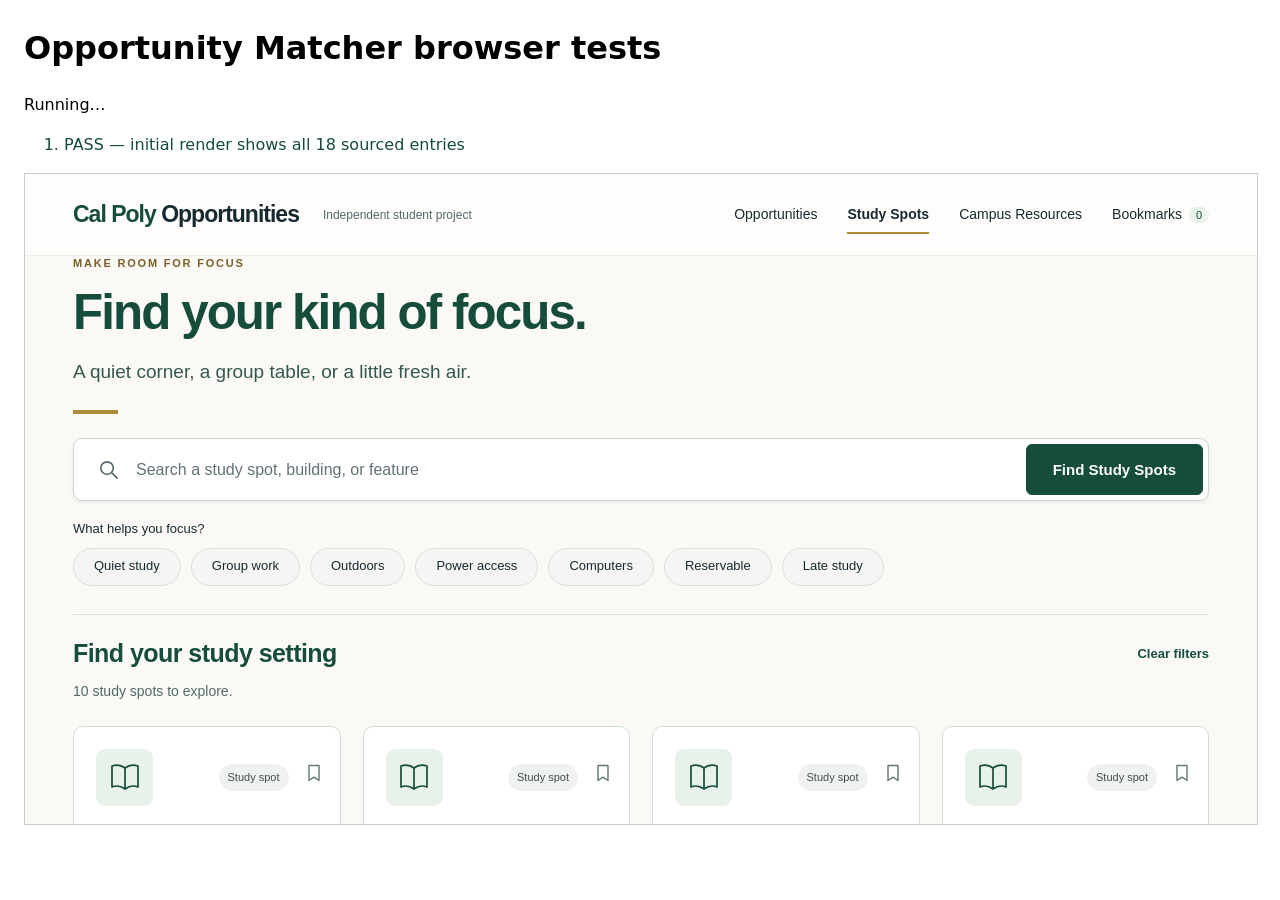
==== tests/browser.html @ 698bd2c6 "feat: add bug report form and campus FAQ" ====
<!doctype html>
<html lang="en"><meta charset="utf-8"><title>Opportunity Matcher browser tests</title>
<style>body{font:16px/1.5 system-ui;margin:24px}iframe{width:100%;height:650px;border:1px solid #ccc}li{margin:8px 0}.pass{color:#154c3b}.fail{color:#a00}</style>
<h1>Opportunity Matcher browser tests</h1><p id="summary">Running…</p><ol id="checks"></ol><iframe id="app" title="App under test"></iframe>
<script src="browser-tests.js?v=20260913-3"></script>
</html>
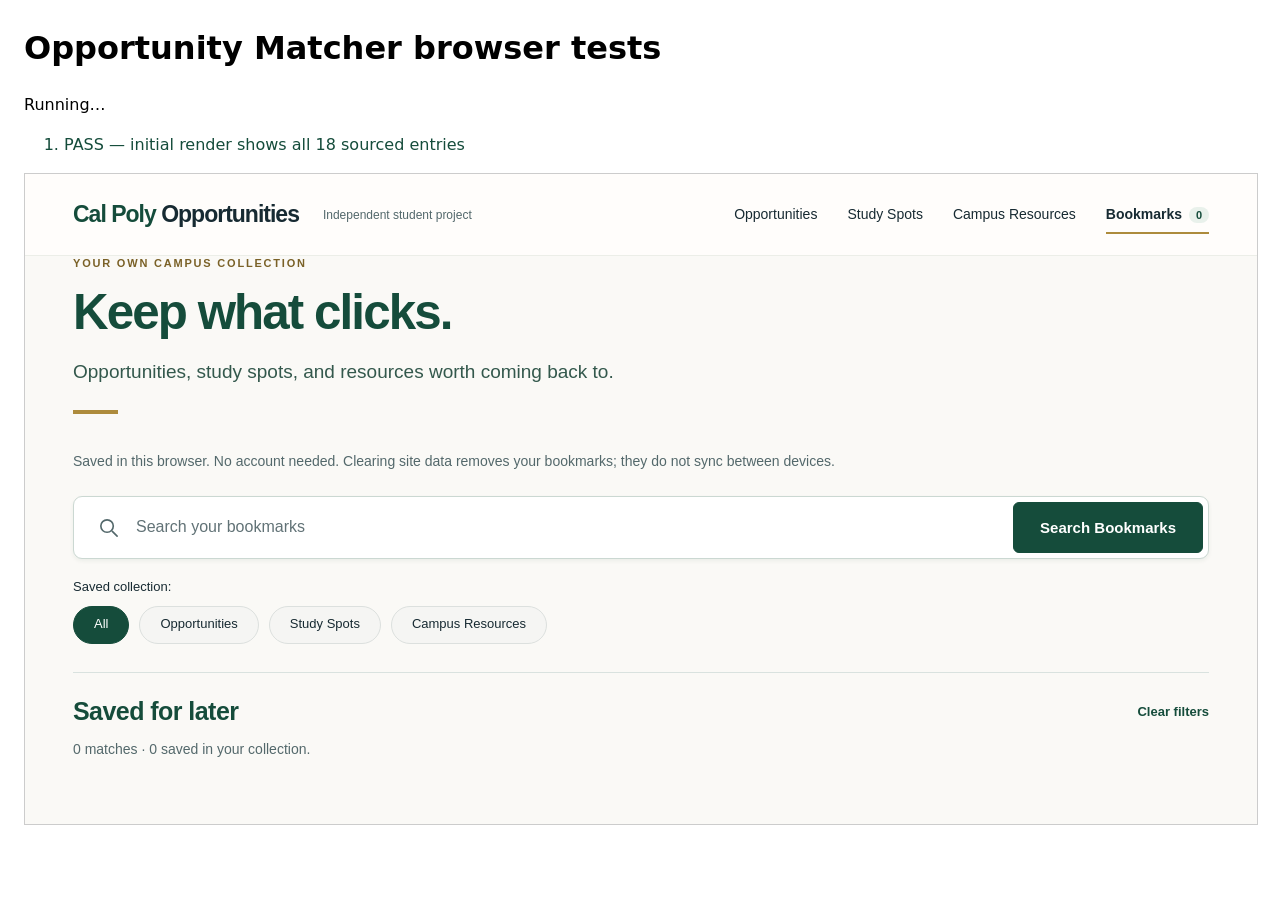
==== commit 21dc5648: "fix: preserve website origin for bug report delivery" ====
--- a/tests/browser.html
+++ b/tests/browser.html
@@ -2,5 +2,5 @@
 <html lang="en"><meta charset="utf-8"><title>Opportunity Matcher browser tests</title>
 <style>body{font:16px/1.5 system-ui;margin:24px}iframe{width:100%;height:650px;border:1px solid #ccc}li{margin:8px 0}.pass{color:#154c3b}.fail{color:#a00}</style>
 <h1>Opportunity Matcher browser tests</h1><p id="summary">Running…</p><ol id="checks"></ol><iframe id="app" title="App under test"></iframe>
-<script src="browser-tests.js?v=20260913-3"></script>
+<script src="browser-tests.js?v=20260913-4"></script>
 </html>
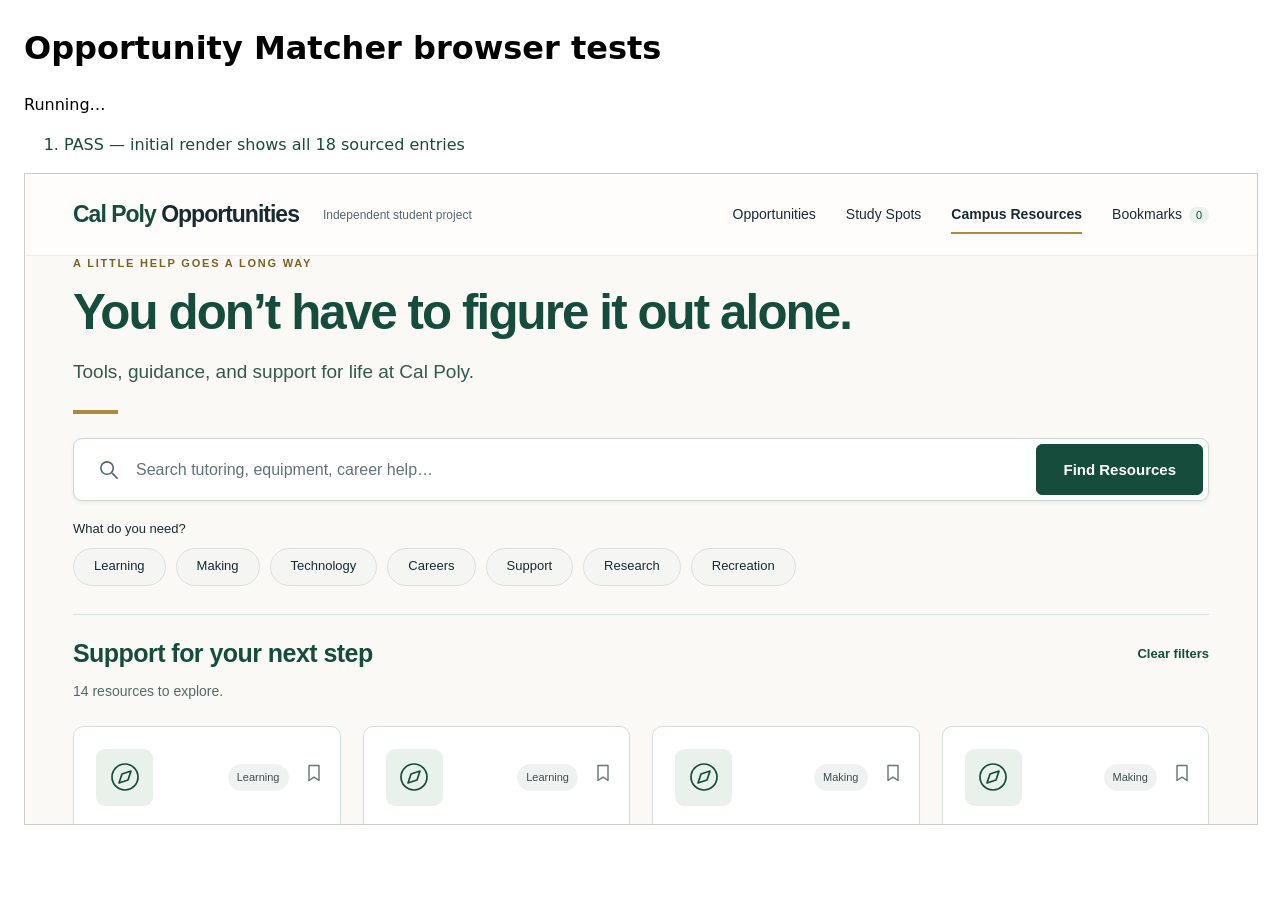
==== commit 9d14be10: "fix: return submitted reports to the project page" ====
--- a/tests/browser.html
+++ b/tests/browser.html
@@ -2,5 +2,5 @@
 <html lang="en"><meta charset="utf-8"><title>Opportunity Matcher browser tests</title>
 <style>body{font:16px/1.5 system-ui;margin:24px}iframe{width:100%;height:650px;border:1px solid #ccc}li{margin:8px 0}.pass{color:#154c3b}.fail{color:#a00}</style>
 <h1>Opportunity Matcher browser tests</h1><p id="summary">Running…</p><ol id="checks"></ol><iframe id="app" title="App under test"></iframe>
-<script src="browser-tests.js?v=20260913-4"></script>
+<script src="browser-tests.js?v=20260913-5"></script>
 </html>
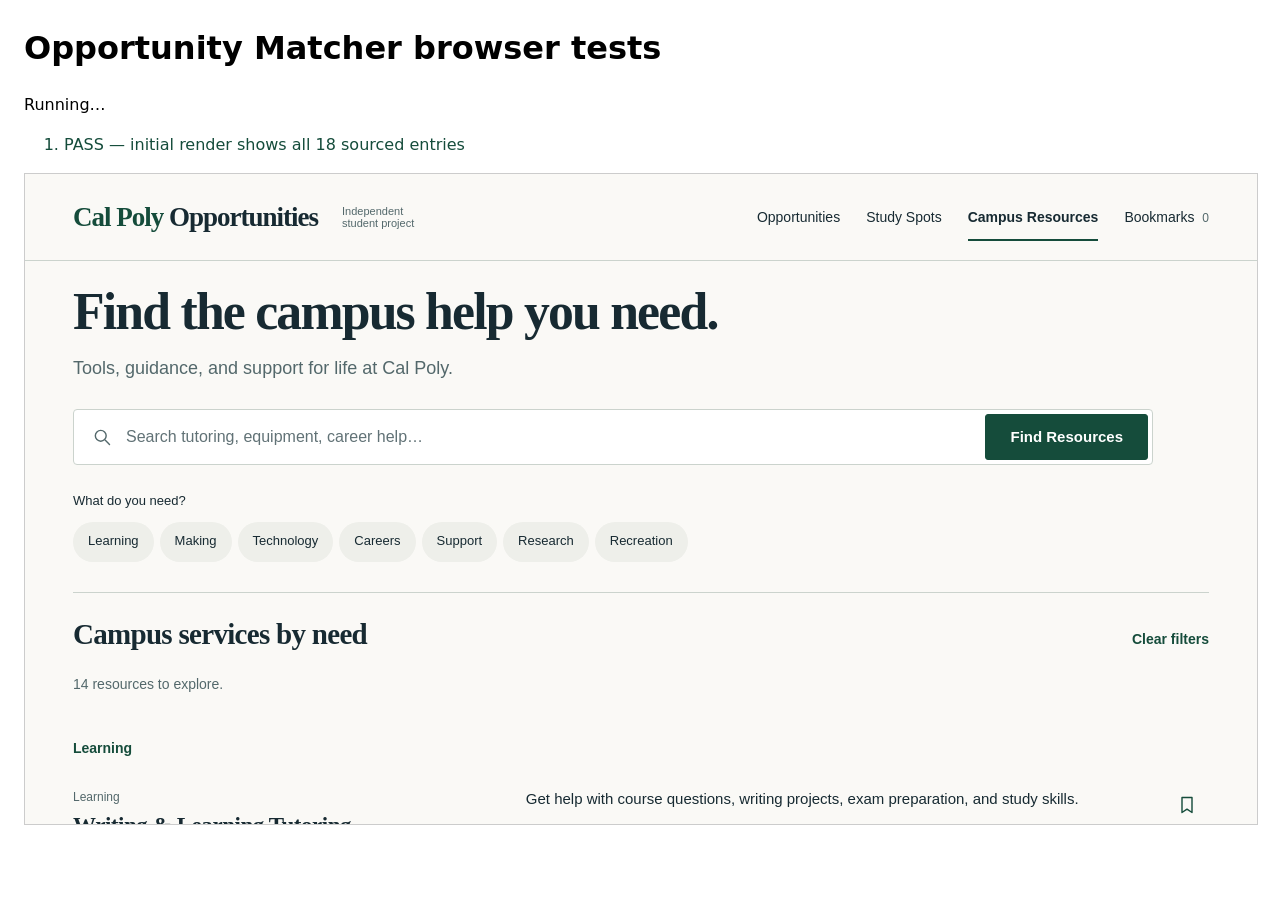
==== commit c928930d: "Organize campus directories and add credited study photo" ====
--- a/tests/browser.html
+++ b/tests/browser.html
@@ -2,5 +2,5 @@
 <html lang="en"><meta charset="utf-8"><title>Opportunity Matcher browser tests</title>
 <style>body{font:16px/1.5 system-ui;margin:24px}iframe{width:100%;height:650px;border:1px solid #ccc}li{margin:8px 0}.pass{color:#154c3b}.fail{color:#a00}</style>
 <h1>Opportunity Matcher browser tests</h1><p id="summary">Running…</p><ol id="checks"></ol><iframe id="app" title="App under test"></iframe>
-<script src="browser-tests.js?v=20260913-5"></script>
+<script src="browser-tests.js?v=20260914-1"></script>
 </html>
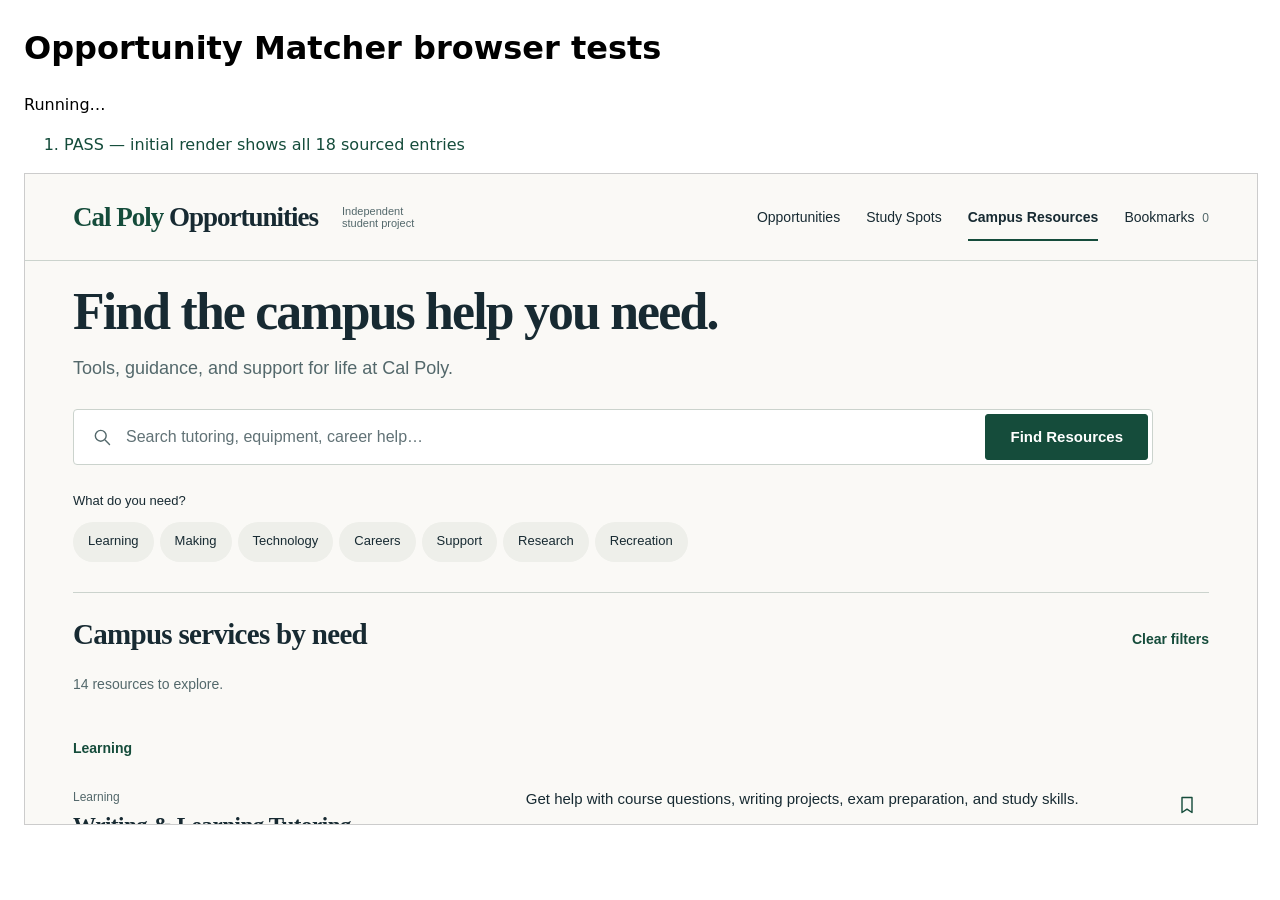
==== commit d0d16638: "Verify redesign accessibility and document approved experience" ====
--- a/tests/browser.html
+++ b/tests/browser.html
@@ -2,5 +2,5 @@
 <html lang="en"><meta charset="utf-8"><title>Opportunity Matcher browser tests</title>
 <style>body{font:16px/1.5 system-ui;margin:24px}iframe{width:100%;height:650px;border:1px solid #ccc}li{margin:8px 0}.pass{color:#154c3b}.fail{color:#a00}</style>
 <h1>Opportunity Matcher browser tests</h1><p id="summary">Running…</p><ol id="checks"></ol><iframe id="app" title="App under test"></iframe>
-<script src="browser-tests.js?v=20260914-1"></script>
+<script src="browser-tests.js?v=20260914-2"></script>
 </html>
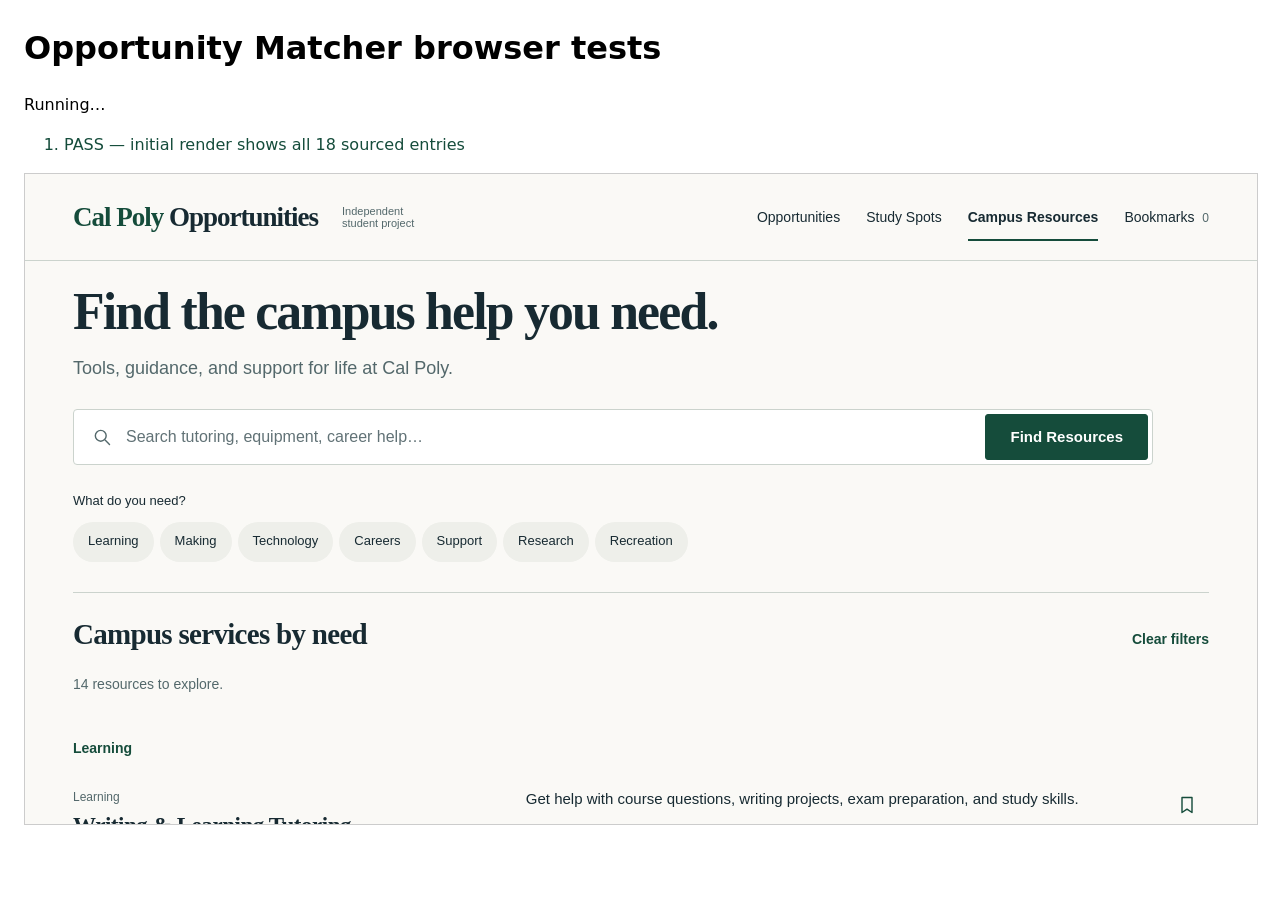
==== commit e3e0e7f4: "Show three opportunity columns on wide screens" ====
--- a/tests/browser.html
+++ b/tests/browser.html
@@ -2,5 +2,5 @@
 <html lang="en"><meta charset="utf-8"><title>Opportunity Matcher browser tests</title>
 <style>body{font:16px/1.5 system-ui;margin:24px}iframe{width:100%;height:650px;border:1px solid #ccc}li{margin:8px 0}.pass{color:#154c3b}.fail{color:#a00}</style>
 <h1>Opportunity Matcher browser tests</h1><p id="summary">Running…</p><ol id="checks"></ol><iframe id="app" title="App under test"></iframe>
-<script src="browser-tests.js?v=20260914-2"></script>
+<script src="browser-tests.js?v=20260914-3"></script>
 </html>
